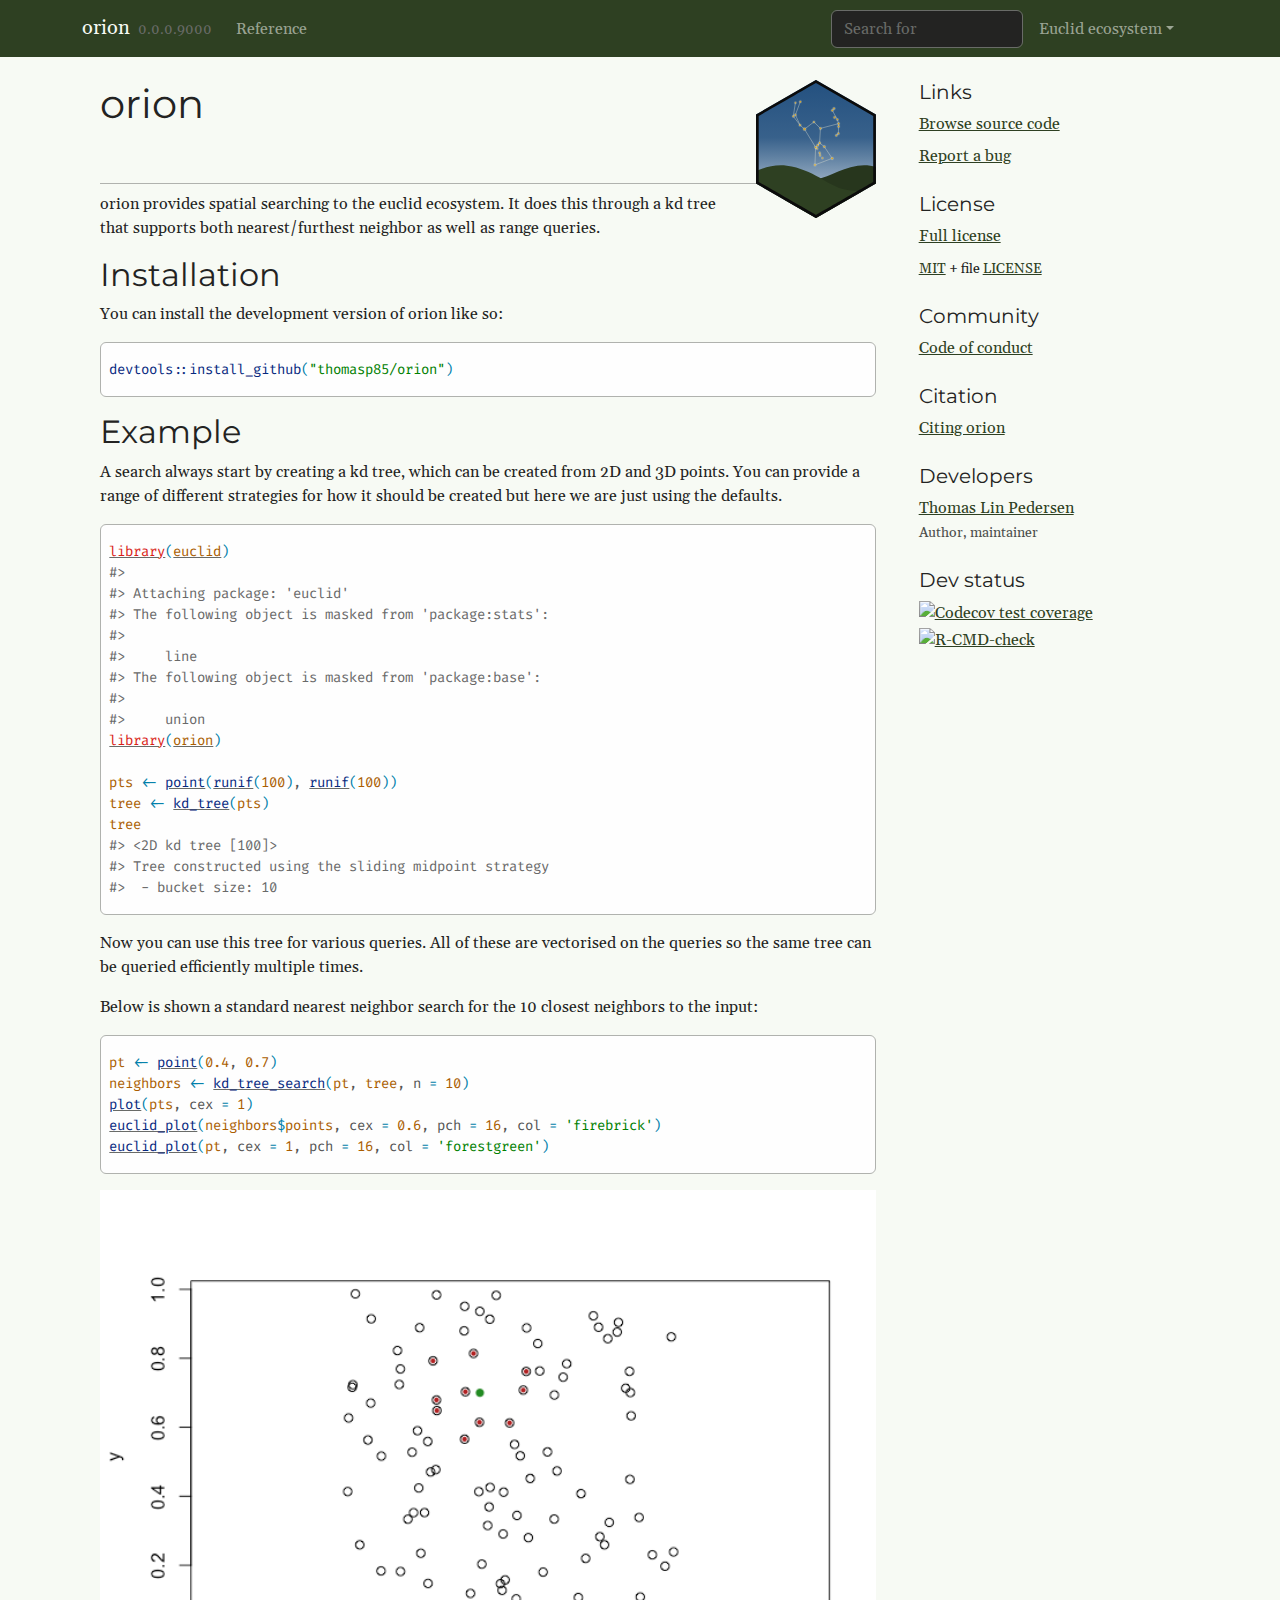
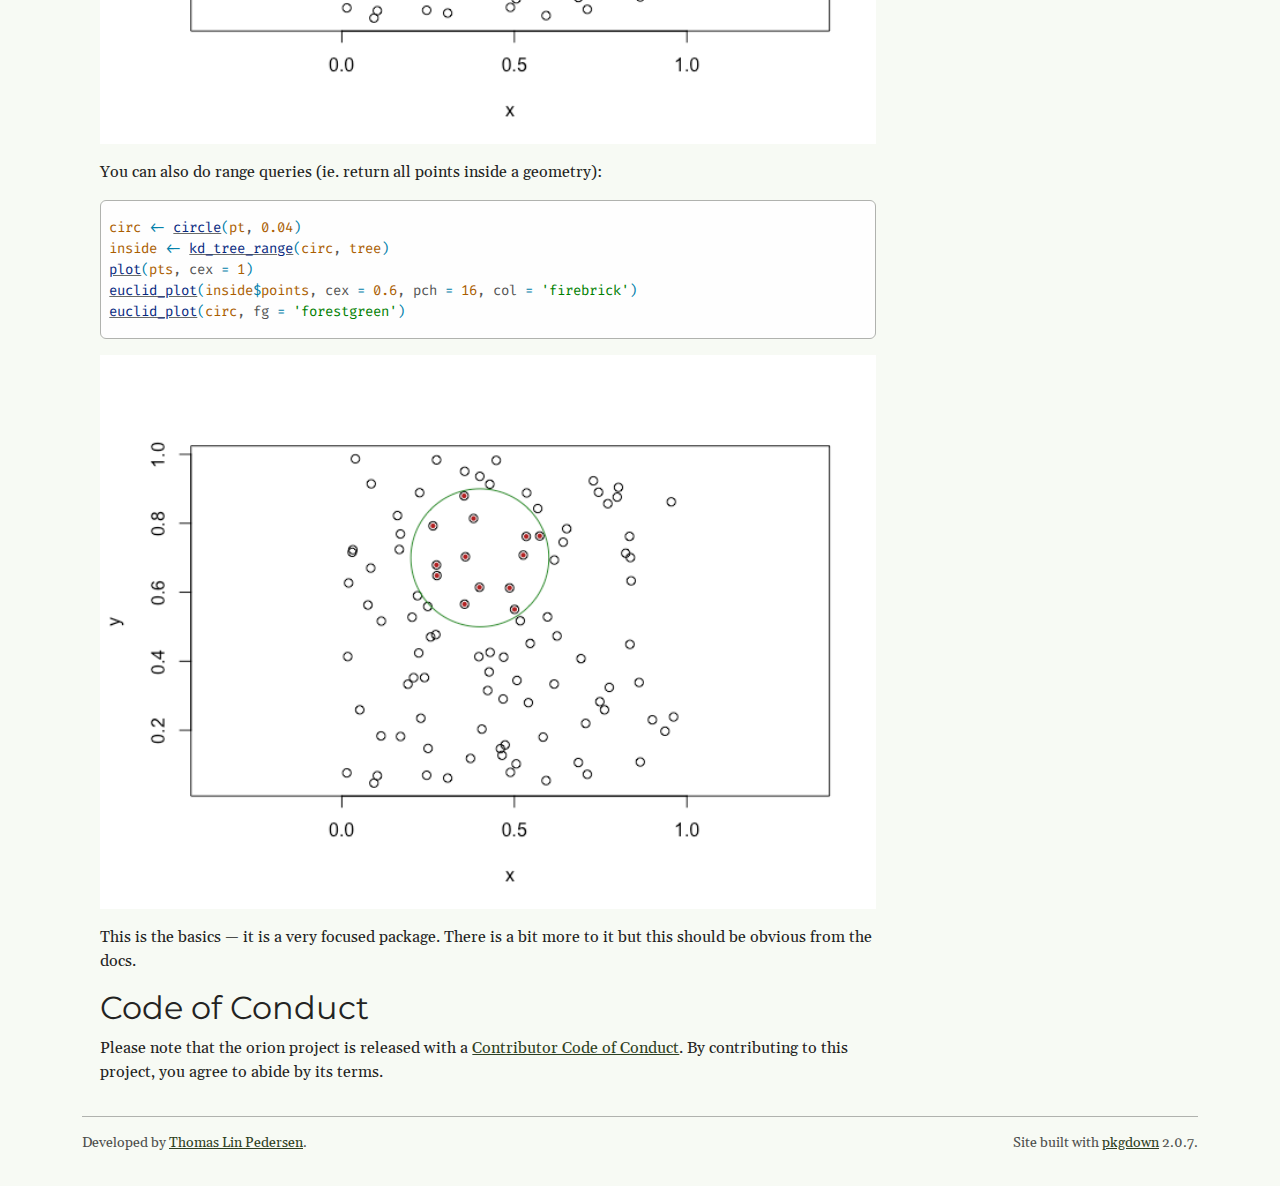
==== index.html @ 7773263d "Deploying to gh-pages from @ thomasp85/orion@a2488e077a159152800f7e3075a59de4248a0480 🚀" ====
<!DOCTYPE html>
<!-- Generated by pkgdown: do not edit by hand --><html lang="en">
<head>
<meta http-equiv="Content-Type" content="text/html; charset=UTF-8">
<meta charset="utf-8">
<meta http-equiv="X-UA-Compatible" content="IE=edge">
<meta name="viewport" content="width=device-width, initial-scale=1, shrink-to-fit=no">
<meta name="description" content="orion provides high performance spatial searching for the euclid ecosystem through a kd tree powered data structure that supports both nearest/furthest neighbor queries and range queries.
">
<title>orion: 2d and 3D spatial searching for euclid
 • orion</title>
<!-- favicons --><link rel="icon" type="image/png" sizes="16x16" href="favicon-16x16.png">
<link rel="icon" type="image/png" sizes="32x32" href="favicon-32x32.png">
<link rel="apple-touch-icon" type="image/png" sizes="180x180" href="apple-touch-icon.png">
<link rel="apple-touch-icon" type="image/png" sizes="120x120" href="apple-touch-icon-120x120.png">
<link rel="apple-touch-icon" type="image/png" sizes="76x76" href="apple-touch-icon-76x76.png">
<link rel="apple-touch-icon" type="image/png" sizes="60x60" href="apple-touch-icon-60x60.png">
<script src="deps/jquery-3.6.0/jquery-3.6.0.min.js"></script><meta name="viewport" content="width=device-width, initial-scale=1, shrink-to-fit=no">
<link href="deps/bootstrap-5.2.2/bootstrap.min.css" rel="stylesheet">
<script src="deps/bootstrap-5.2.2/bootstrap.bundle.min.js"></script><link href="deps/Gelasio-0.4.4/font.css" rel="stylesheet">
<link href="deps/Fira_Code-0.4.4/font.css" rel="stylesheet">
<link href="deps/Montserrat-0.4.4/font.css" rel="stylesheet">
<!-- Font Awesome icons --><link rel="stylesheet" href="https://cdnjs.cloudflare.com/ajax/libs/font-awesome/5.12.1/css/all.min.css" integrity="sha256-mmgLkCYLUQbXn0B1SRqzHar6dCnv9oZFPEC1g1cwlkk=" crossorigin="anonymous">
<link rel="stylesheet" href="https://cdnjs.cloudflare.com/ajax/libs/font-awesome/5.12.1/css/v4-shims.min.css" integrity="sha256-wZjR52fzng1pJHwx4aV2AO3yyTOXrcDW7jBpJtTwVxw=" crossorigin="anonymous">
<!-- bootstrap-toc --><script src="https://cdn.jsdelivr.net/gh/afeld/bootstrap-toc@v1.0.1/dist/bootstrap-toc.min.js" integrity="sha256-4veVQbu7//Lk5TSmc7YV48MxtMy98e26cf5MrgZYnwo=" crossorigin="anonymous"></script><!-- headroom.js --><script src="https://cdnjs.cloudflare.com/ajax/libs/headroom/0.11.0/headroom.min.js" integrity="sha256-AsUX4SJE1+yuDu5+mAVzJbuYNPHj/WroHuZ8Ir/CkE0=" crossorigin="anonymous"></script><script src="https://cdnjs.cloudflare.com/ajax/libs/headroom/0.11.0/jQuery.headroom.min.js" integrity="sha256-ZX/yNShbjqsohH1k95liqY9Gd8uOiE1S4vZc+9KQ1K4=" crossorigin="anonymous"></script><!-- clipboard.js --><script src="https://cdnjs.cloudflare.com/ajax/libs/clipboard.js/2.0.6/clipboard.min.js" integrity="sha256-inc5kl9MA1hkeYUt+EC3BhlIgyp/2jDIyBLS6k3UxPI=" crossorigin="anonymous"></script><!-- search --><script src="https://cdnjs.cloudflare.com/ajax/libs/fuse.js/6.4.6/fuse.js" integrity="sha512-zv6Ywkjyktsohkbp9bb45V6tEMoWhzFzXis+LrMehmJZZSys19Yxf1dopHx7WzIKxr5tK2dVcYmaCk2uqdjF4A==" crossorigin="anonymous"></script><script src="https://cdnjs.cloudflare.com/ajax/libs/autocomplete.js/0.38.0/autocomplete.jquery.min.js" integrity="sha512-GU9ayf+66Xx2TmpxqJpliWbT5PiGYxpaG8rfnBEk1LL8l1KGkRShhngwdXK1UgqhAzWpZHSiYPc09/NwDQIGyg==" crossorigin="anonymous"></script><script src="https://cdnjs.cloudflare.com/ajax/libs/mark.js/8.11.1/mark.min.js" integrity="sha512-5CYOlHXGh6QpOFA/TeTylKLWfB3ftPsde7AnmhuitiTX4K5SqCLBeKro6sPS8ilsz1Q4NRx3v8Ko2IBiszzdww==" crossorigin="anonymous"></script><!-- pkgdown --><script src="pkgdown.js"></script><meta property="og:title" content="orion: 2d and 3D spatial searching for euclid
">
<meta property="og:description" content="orion provides high performance spatial searching for the euclid ecosystem through a kd tree powered data structure that supports both nearest/furthest neighbor queries and range queries.
">
<meta property="og:image" content="https://orion.r-euclid.com/reference/figures/card.png">
<meta property="og:image:alt" content="orion: Spatial Searching for euclid">
<meta name="twitter:card" content="summary_large_image">
<meta name="twitter:creator" content="@thomasp85">
<meta name="twitter:site" content="@rstudio">
<!-- mathjax --><script src="https://cdnjs.cloudflare.com/ajax/libs/mathjax/2.7.5/MathJax.js" integrity="sha256-nvJJv9wWKEm88qvoQl9ekL2J+k/RWIsaSScxxlsrv8k=" crossorigin="anonymous"></script><script src="https://cdnjs.cloudflare.com/ajax/libs/mathjax/2.7.5/config/TeX-AMS-MML_HTMLorMML.js" integrity="sha256-84DKXVJXs0/F8OTMzX4UR909+jtl4G7SPypPavF+GfA=" crossorigin="anonymous"></script><!--[if lt IE 9]>
<script src="https://oss.maxcdn.com/html5shiv/3.7.3/html5shiv.min.js"></script>
<script src="https://oss.maxcdn.com/respond/1.4.2/respond.min.js"></script>
<![endif]-->
</head>
<body>
    <a href="#main" class="visually-hidden-focusable">Skip to contents</a>
    

    <nav class="navbar fixed-top navbar-dark navbar-expand-lg bg-primary"><div class="container">
    
    <a class="navbar-brand me-2" href="index.html">orion</a>

    <small class="nav-text text-muted me-auto" data-bs-toggle="tooltip" data-bs-placement="bottom" title="">0.0.0.9000</small>

    
    <button class="navbar-toggler" type="button" data-bs-toggle="collapse" data-bs-target="#navbar" aria-controls="navbar" aria-expanded="false" aria-label="Toggle navigation">
      <span class="navbar-toggler-icon"></span>
    </button>

    <div id="navbar" class="collapse navbar-collapse ms-3">
      <ul class="navbar-nav me-auto">
<li class="nav-item">
  <a class="nav-link" href="reference/index.html">Reference</a>
</li>
      </ul>
<form class="form-inline my-2 my-lg-0" role="search">
        <input type="search" class="form-control me-sm-2" aria-label="Toggle navigation" name="search-input" data-search-index="search.json" id="search-input" placeholder="Search for" autocomplete="off">
</form>

      <ul class="navbar-nav">
<li class="nav-item dropdown">
  <a href="#" class="nav-link dropdown-toggle" data-bs-toggle="dropdown" role="button" aria-expanded="false" aria-haspopup="true" id="dropdown-euclid-ecosystem">Euclid ecosystem</a>
  <div class="dropdown-menu" aria-labelledby="dropdown-euclid-ecosystem">
    <h6 class="dropdown-header" data-toc-skip>Foundation</h6>
    <a class="external-link dropdown-item" href="https://r-euclid.com">Euclid</a>
    <a class="external-link dropdown-item" href="https://polyclid.r-euclid.com">Polyclid</a>
    <div class="dropdown-divider"></div>
    <h6 class="dropdown-header" data-toc-skip>Utilities</h6>
    <a class="dropdown-item" href="https://orion.r-euclid.com">Orion</a>
  </div>
</li>
<li class="nav-item">
  <a class="external-link nav-link" href="https://github.com/thomasp85/polyclid/" aria-label="github">
    <span class="fab fa fab fa-github fa-lg"></span>
     
  </a>
</li>
      </ul>
</div>

    
  </div>
</nav><div class="container template-home">
<div class="row">
  <main id="main" class="col-md-9"><div class="section level1">
<div class="page-header">
<img src="logo.svg" class="logo" alt=""><h1 id="orion-">orion <a class="anchor" aria-label="anchor" href="#orion-"></a>
</h1>
</div>
<!-- badges: start -->

<p>orion provides spatial searching to the euclid ecosystem. It does this through a kd tree that supports both nearest/furthest neighbor as well as range queries.</p>
<div class="section level2">
<h2 id="installation">Installation<a class="anchor" aria-label="anchor" href="#installation"></a>
</h2>
<p>You can install the development version of orion like so:</p>
<div class="sourceCode" id="cb1"><pre class="downlit sourceCode r">
<code class="sourceCode R"><span><span class="fu">devtools</span><span class="fu">::</span><span class="fu">install_github</span><span class="op">(</span><span class="st">"thomasp85/orion"</span><span class="op">)</span></span></code></pre></div>
</div>
<div class="section level2">
<h2 id="example">Example<a class="anchor" aria-label="anchor" href="#example"></a>
</h2>
<p>A search always start by creating a kd tree, which can be created from 2D and 3D points. You can provide a range of different strategies for how it should be created but here we are just using the defaults.</p>
<div class="sourceCode" id="cb2"><pre class="downlit sourceCode r">
<code class="sourceCode R"><span><span class="kw"><a href="https://rdrr.io/r/base/library.html" class="external-link">library</a></span><span class="op">(</span><span class="va"><a href="https://r-euclid.com" class="external-link">euclid</a></span><span class="op">)</span></span>
<span><span class="co">#&gt; </span></span>
<span><span class="co">#&gt; Attaching package: 'euclid'</span></span>
<span><span class="co">#&gt; The following object is masked from 'package:stats':</span></span>
<span><span class="co">#&gt; </span></span>
<span><span class="co">#&gt;     line</span></span>
<span><span class="co">#&gt; The following object is masked from 'package:base':</span></span>
<span><span class="co">#&gt; </span></span>
<span><span class="co">#&gt;     union</span></span>
<span><span class="kw"><a href="https://rdrr.io/r/base/library.html" class="external-link">library</a></span><span class="op">(</span><span class="va"><a href="https://github.com/thomasp85/orion" class="external-link">orion</a></span><span class="op">)</span></span>
<span></span>
<span><span class="va">pts</span> <span class="op">&lt;-</span> <span class="fu"><a href="https://r-euclid.com/reference/point.html" class="external-link">point</a></span><span class="op">(</span><span class="fu"><a href="https://rdrr.io/r/stats/Uniform.html" class="external-link">runif</a></span><span class="op">(</span><span class="fl">100</span><span class="op">)</span>, <span class="fu"><a href="https://rdrr.io/r/stats/Uniform.html" class="external-link">runif</a></span><span class="op">(</span><span class="fl">100</span><span class="op">)</span><span class="op">)</span></span>
<span><span class="va">tree</span> <span class="op">&lt;-</span> <span class="fu"><a href="reference/kd_tree.html">kd_tree</a></span><span class="op">(</span><span class="va">pts</span><span class="op">)</span></span>
<span><span class="va">tree</span></span>
<span><span class="co">#&gt; &lt;2D kd tree [100]&gt;</span></span>
<span><span class="co">#&gt; Tree constructed using the sliding midpoint strategy</span></span>
<span><span class="co">#&gt;  - bucket size: 10</span></span></code></pre></div>
<p>Now you can use this tree for various queries. All of these are vectorised on the queries so the same tree can be queried efficiently multiple times.</p>
<p>Below is shown a standard nearest neighbor search for the 10 closest neighbors to the input:</p>
<div class="sourceCode" id="cb3"><pre class="downlit sourceCode r">
<code class="sourceCode R"><span><span class="va">pt</span> <span class="op">&lt;-</span> <span class="fu"><a href="https://r-euclid.com/reference/point.html" class="external-link">point</a></span><span class="op">(</span><span class="fl">0.4</span>, <span class="fl">0.7</span><span class="op">)</span></span>
<span><span class="va">neighbors</span> <span class="op">&lt;-</span> <span class="fu"><a href="reference/kd_tree_search.html">kd_tree_search</a></span><span class="op">(</span><span class="va">pt</span>, <span class="va">tree</span>, n <span class="op">=</span> <span class="fl">10</span><span class="op">)</span></span>
<span><span class="fu"><a href="https://rdrr.io/r/graphics/plot.default.html" class="external-link">plot</a></span><span class="op">(</span><span class="va">pts</span>, cex <span class="op">=</span> <span class="fl">1</span><span class="op">)</span></span>
<span><span class="fu"><a href="https://r-euclid.com/reference/euclid_plot.html" class="external-link">euclid_plot</a></span><span class="op">(</span><span class="va">neighbors</span><span class="op">$</span><span class="va">points</span>, cex <span class="op">=</span> <span class="fl">0.6</span>, pch <span class="op">=</span> <span class="fl">16</span>, col <span class="op">=</span> <span class="st">'firebrick'</span><span class="op">)</span></span>
<span><span class="fu"><a href="https://r-euclid.com/reference/euclid_plot.html" class="external-link">euclid_plot</a></span><span class="op">(</span><span class="va">pt</span>, cex <span class="op">=</span> <span class="fl">1</span>, pch <span class="op">=</span> <span class="fl">16</span>, col <span class="op">=</span> <span class="st">'forestgreen'</span><span class="op">)</span></span></code></pre></div>
<p><img src="reference/figures/README-unnamed-chunk-3-1.png" width="100%"></p>
<p>You can also do range queries (ie. return all points inside a geometry):</p>
<div class="sourceCode" id="cb4"><pre class="downlit sourceCode r">
<code class="sourceCode R"><span><span class="va">circ</span> <span class="op">&lt;-</span> <span class="fu"><a href="https://r-euclid.com/reference/circle.html" class="external-link">circle</a></span><span class="op">(</span><span class="va">pt</span>, <span class="fl">0.04</span><span class="op">)</span></span>
<span><span class="va">inside</span> <span class="op">&lt;-</span> <span class="fu"><a href="reference/kd_tree_range.html">kd_tree_range</a></span><span class="op">(</span><span class="va">circ</span>, <span class="va">tree</span><span class="op">)</span></span>
<span><span class="fu"><a href="https://rdrr.io/r/graphics/plot.default.html" class="external-link">plot</a></span><span class="op">(</span><span class="va">pts</span>, cex <span class="op">=</span> <span class="fl">1</span><span class="op">)</span></span>
<span><span class="fu"><a href="https://r-euclid.com/reference/euclid_plot.html" class="external-link">euclid_plot</a></span><span class="op">(</span><span class="va">inside</span><span class="op">$</span><span class="va">points</span>, cex <span class="op">=</span> <span class="fl">0.6</span>, pch <span class="op">=</span> <span class="fl">16</span>, col <span class="op">=</span> <span class="st">'firebrick'</span><span class="op">)</span></span>
<span><span class="fu"><a href="https://r-euclid.com/reference/euclid_plot.html" class="external-link">euclid_plot</a></span><span class="op">(</span><span class="va">circ</span>, fg <span class="op">=</span> <span class="st">'forestgreen'</span><span class="op">)</span></span></code></pre></div>
<p><img src="reference/figures/README-unnamed-chunk-4-1.png" width="100%"></p>
<p>This is the basics — it is a very focused package. There is a bit more to it but this should be obvious from the docs.</p>
</div>
<div class="section level2">
<h2 id="code-of-conduct">Code of Conduct<a class="anchor" aria-label="anchor" href="#code-of-conduct"></a>
</h2>
<p>Please note that the orion project is released with a <a href="https://contributor-covenant.org/version/2/1/CODE_OF_CONDUCT.html" class="external-link">Contributor Code of Conduct</a>. By contributing to this project, you agree to abide by its terms.</p>
</div>
</div>
  </main><aside class="col-md-3"><div class="links">
<h2 data-toc-skip>Links</h2>
<ul class="list-unstyled">
<li><a href="https://github.com/thomasp85/orion/" class="external-link">Browse source code</a></li>
<li><a href="https://github.com/thomasp85/orion/issues" class="external-link">Report a bug</a></li>
</ul>
</div>

<div class="license">
<h2 data-toc-skip>License</h2>
<ul class="list-unstyled">
<li><a href="LICENSE.html">Full license</a></li>
<li><small><a href="https://opensource.org/licenses/mit-license.php" class="external-link">MIT</a> + file <a href="LICENSE-text.html">LICENSE</a></small></li>
</ul>
</div>

<div class="community">
<h2 data-toc-skip>Community</h2>
<ul class="list-unstyled">
<li><a href="CODE_OF_CONDUCT.html">Code of conduct</a></li>
</ul>
</div>

<div class="citation">
<h2 data-toc-skip>Citation</h2>
<ul class="list-unstyled">
<li><a href="authors.html#citation">Citing orion</a></li>
</ul>
</div>

<div class="developers">
<h2 data-toc-skip>Developers</h2>
<ul class="list-unstyled">
<li>
<a href="https://data-imaginist.com" class="external-link">Thomas Lin Pedersen</a> <br><small class="roles"> Author, maintainer </small> <a href="https://orcid.org/0000-0002-5147-4711" target="orcid.widget" aria-label="ORCID" class="external-link"><span class="fab fa-orcid orcid" aria-hidden="true"></span></a> </li>
</ul>
</div>

<div class="dev-status">
<h2 data-toc-skip>Dev status</h2>
<ul class="list-unstyled">
<li><a href="https://app.codecov.io/gh/thomasp85/orion?branch=main" class="external-link"><img src="https://codecov.io/gh/thomasp85/orion/branch/main/graph/badge.svg" alt="Codecov test coverage"></a></li>
<li><a href="https://github.com/thomasp85/orion/actions/workflows/R-CMD-check.yaml" class="external-link"><img src="https://github.com/thomasp85/orion/actions/workflows/R-CMD-check.yaml/badge.svg" alt="R-CMD-check"></a></li>
</ul>
</div>

  </aside>
</div>


    <footer><div class="pkgdown-footer-left">
  <p></p>
<p>Developed by <a href="https://data-imaginist.com" class="external-link">Thomas Lin Pedersen</a>.</p>
</div>

<div class="pkgdown-footer-right">
  <p></p>
<p>Site built with <a href="https://pkgdown.r-lib.org/" class="external-link">pkgdown</a> 2.0.7.</p>
</div>

    </footer>
</div>

  

  

  </body>
</html>
---- deps/Gelasio-0.4.4/font.css ----
@font-face {
  font-family: 'Gelasio';
  font-style: normal;
  font-weight: 400;
  font-display: swap;
  src: url(cIf9MaFfvUQxTTqSxCo.woff) format('woff');
}
---- deps/Fira_Code-0.4.4/font.css ----
@font-face {
  font-family: 'Fira Code';
  font-style: normal;
  font-weight: 400;
  font-display: swap;
  src: url(uU9eCBsR6Z2vfE9aq3bL0fxyUs4tcw4W_D1sFVQ.woff) format('woff');
}
---- deps/Montserrat-0.4.4/font.css ----
@font-face {
  font-family: 'Montserrat';
  font-style: normal;
  font-weight: 400;
  font-display: swap;
  src: url(JTUHjIg1_i6t8kCHKm4532VJOt5-QNFgpCtr6Ew9.woff) format('woff');
}
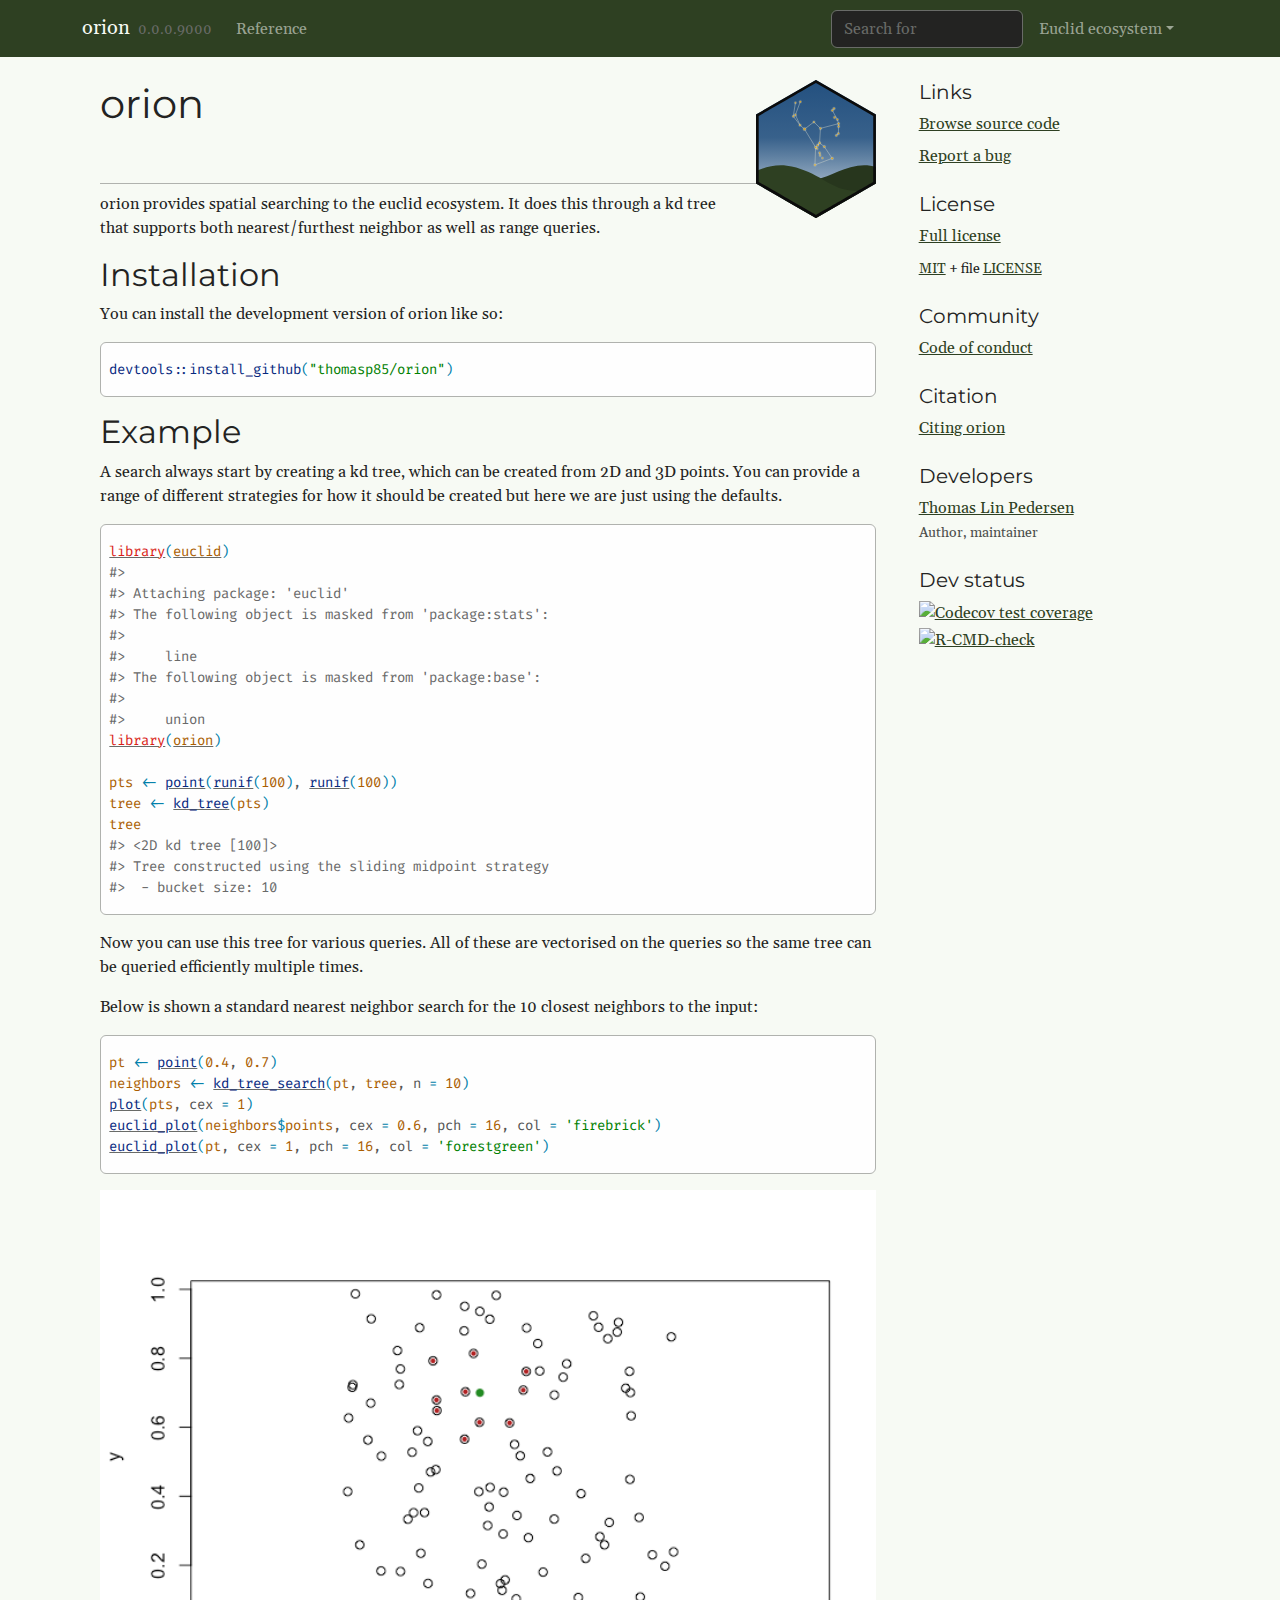
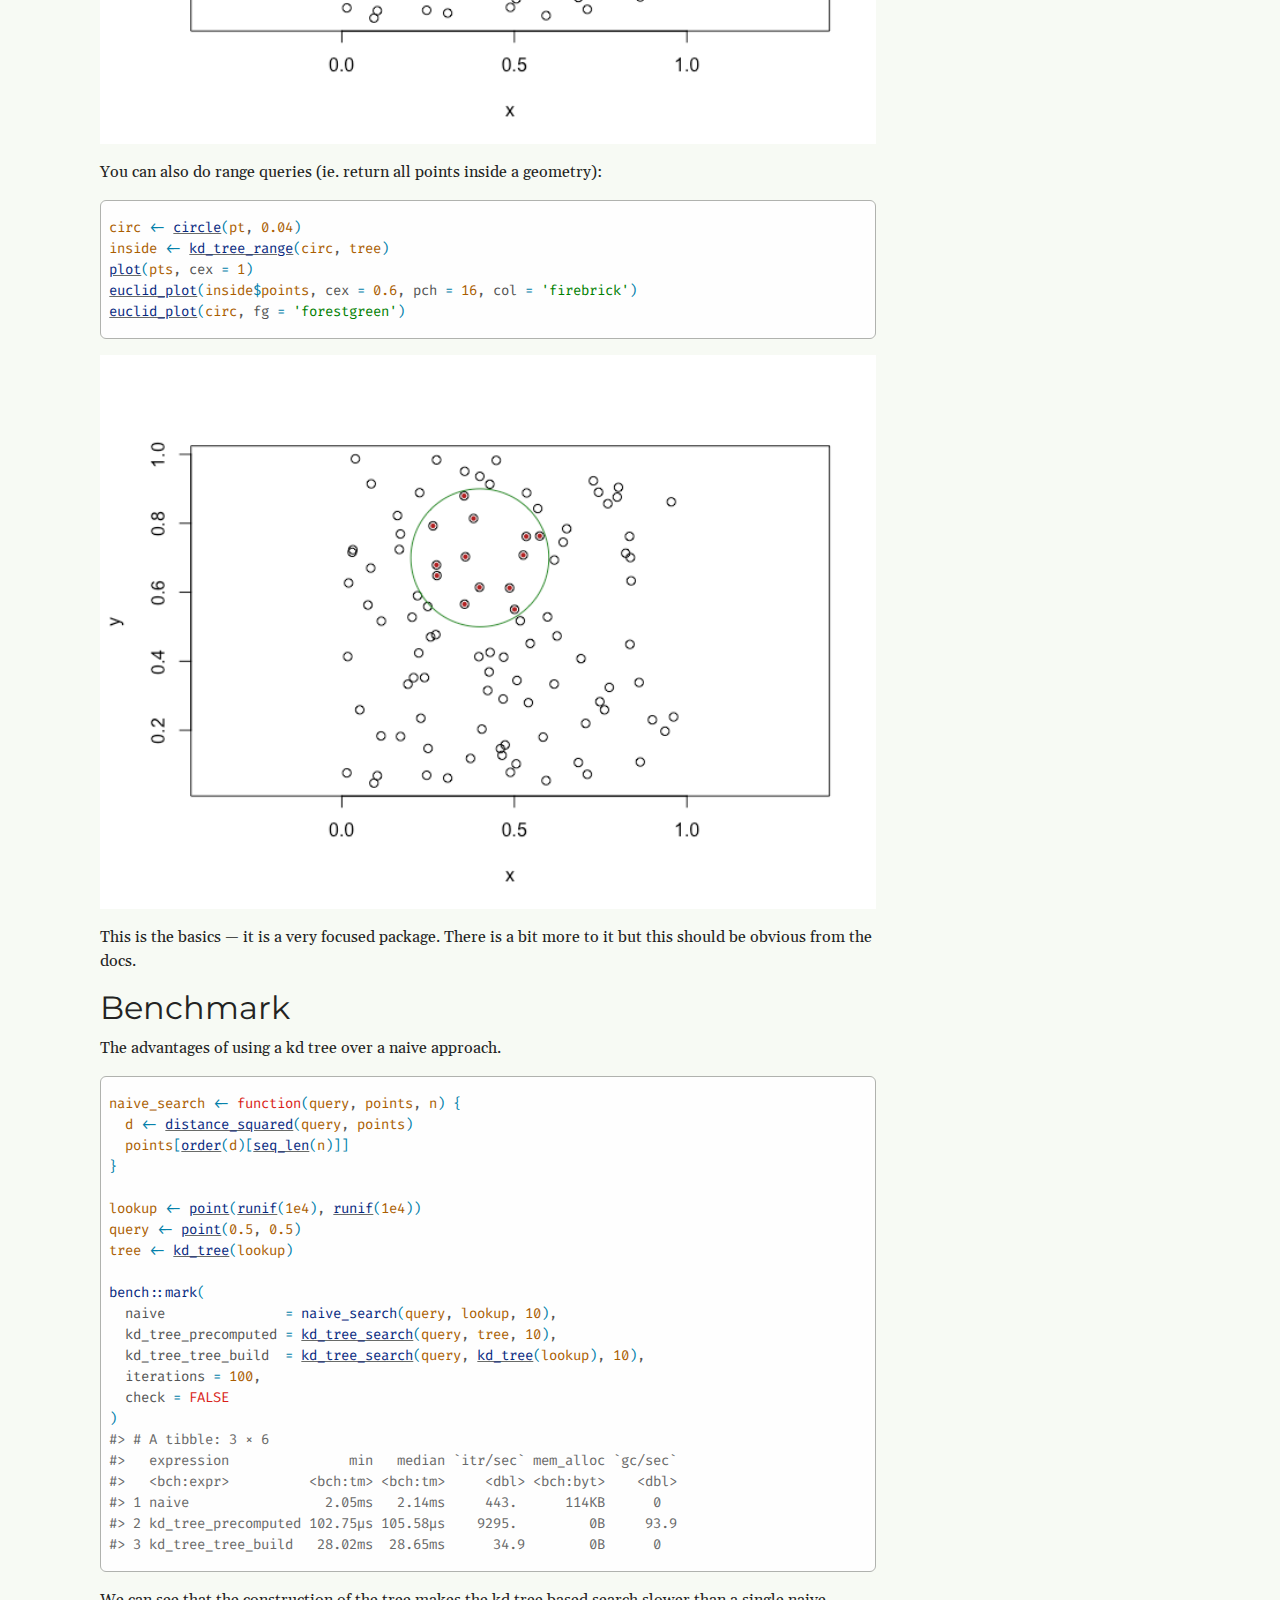
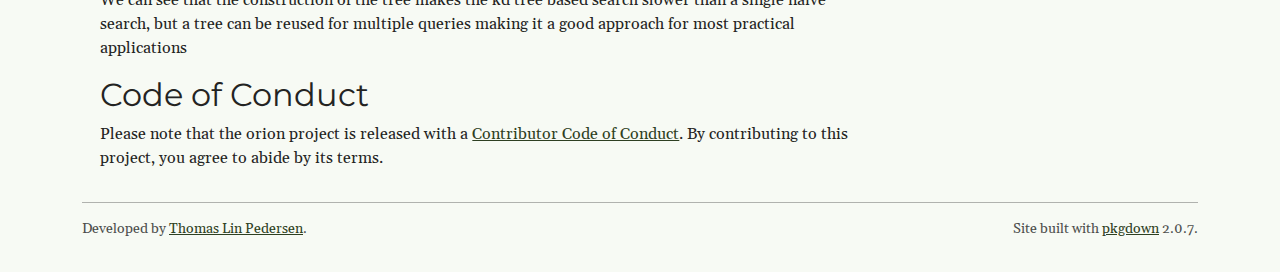
==== commit a187e1f0: "Deploying to gh-pages from @ thomasp85/orion@fdd0b5dd4622b2aead9254f3ebcbd1e3b2469039 🚀" ====
--- a/index.html
+++ b/index.html
@@ -143,6 +143,35 @@
 <p>This is the basics — it is a very focused package. There is a bit more to it but this should be obvious from the docs.</p>
 </div>
 <div class="section level2">
+<h2 id="benchmark">Benchmark<a class="anchor" aria-label="anchor" href="#benchmark"></a>
+</h2>
+<p>The advantages of using a kd tree over a naive approach.</p>
+<div class="sourceCode" id="cb5"><pre class="downlit sourceCode r">
+<code class="sourceCode R"><span><span class="va">naive_search</span> <span class="op">&lt;-</span> <span class="kw">function</span><span class="op">(</span><span class="va">query</span>, <span class="va">points</span>, <span class="va">n</span><span class="op">)</span> <span class="op">{</span></span>
+<span>  <span class="va">d</span> <span class="op">&lt;-</span> <span class="fu"><a href="https://r-euclid.com/reference/distance_squared.html" class="external-link">distance_squared</a></span><span class="op">(</span><span class="va">query</span>, <span class="va">points</span><span class="op">)</span></span>
+<span>  <span class="va">points</span><span class="op">[</span><span class="fu"><a href="https://rdrr.io/r/base/order.html" class="external-link">order</a></span><span class="op">(</span><span class="va">d</span><span class="op">)</span><span class="op">[</span><span class="fu"><a href="https://rdrr.io/r/base/seq.html" class="external-link">seq_len</a></span><span class="op">(</span><span class="va">n</span><span class="op">)</span><span class="op">]</span><span class="op">]</span></span>
+<span><span class="op">}</span></span>
+<span></span>
+<span><span class="va">lookup</span> <span class="op">&lt;-</span> <span class="fu"><a href="https://r-euclid.com/reference/point.html" class="external-link">point</a></span><span class="op">(</span><span class="fu"><a href="https://rdrr.io/r/stats/Uniform.html" class="external-link">runif</a></span><span class="op">(</span><span class="fl">1e4</span><span class="op">)</span>, <span class="fu"><a href="https://rdrr.io/r/stats/Uniform.html" class="external-link">runif</a></span><span class="op">(</span><span class="fl">1e4</span><span class="op">)</span><span class="op">)</span></span>
+<span><span class="va">query</span> <span class="op">&lt;-</span> <span class="fu"><a href="https://r-euclid.com/reference/point.html" class="external-link">point</a></span><span class="op">(</span><span class="fl">0.5</span>, <span class="fl">0.5</span><span class="op">)</span></span>
+<span><span class="va">tree</span> <span class="op">&lt;-</span> <span class="fu"><a href="reference/kd_tree.html">kd_tree</a></span><span class="op">(</span><span class="va">lookup</span><span class="op">)</span></span>
+<span></span>
+<span><span class="fu">bench</span><span class="fu">::</span><span class="fu">mark</span><span class="op">(</span></span>
+<span>  naive               <span class="op">=</span> <span class="fu">naive_search</span><span class="op">(</span><span class="va">query</span>, <span class="va">lookup</span>, <span class="fl">10</span><span class="op">)</span>,</span>
+<span>  kd_tree_precomputed <span class="op">=</span> <span class="fu"><a href="reference/kd_tree_search.html">kd_tree_search</a></span><span class="op">(</span><span class="va">query</span>, <span class="va">tree</span>, <span class="fl">10</span><span class="op">)</span>,</span>
+<span>  kd_tree_tree_build  <span class="op">=</span> <span class="fu"><a href="reference/kd_tree_search.html">kd_tree_search</a></span><span class="op">(</span><span class="va">query</span>, <span class="fu"><a href="reference/kd_tree.html">kd_tree</a></span><span class="op">(</span><span class="va">lookup</span><span class="op">)</span>, <span class="fl">10</span><span class="op">)</span>,</span>
+<span>  iterations <span class="op">=</span> <span class="fl">100</span>,</span>
+<span>  check <span class="op">=</span> <span class="cn">FALSE</span></span>
+<span><span class="op">)</span></span>
+<span><span class="co">#&gt; # A tibble: 3 × 6</span></span>
+<span><span class="co">#&gt;   expression               min   median `itr/sec` mem_alloc `gc/sec`</span></span>
+<span><span class="co">#&gt;   &lt;bch:expr&gt;          &lt;bch:tm&gt; &lt;bch:tm&gt;     &lt;dbl&gt; &lt;bch:byt&gt;    &lt;dbl&gt;</span></span>
+<span><span class="co">#&gt; 1 naive                 2.05ms   2.14ms     443.      114KB      0  </span></span>
+<span><span class="co">#&gt; 2 kd_tree_precomputed 102.75µs 105.58µs    9295.         0B     93.9</span></span>
+<span><span class="co">#&gt; 3 kd_tree_tree_build   28.02ms  28.65ms      34.9        0B      0</span></span></code></pre></div>
+<p>We can see that the construction of the tree makes the kd tree based search slower than a single naive search, but a tree can be reused for multiple queries making it a good approach for most practical applications</p>
+</div>
+<div class="section level2">
 <h2 id="code-of-conduct">Code of Conduct<a class="anchor" aria-label="anchor" href="#code-of-conduct"></a>
 </h2>
 <p>Please note that the orion project is released with a <a href="https://contributor-covenant.org/version/2/1/CODE_OF_CONDUCT.html" class="external-link">Contributor Code of Conduct</a>. By contributing to this project, you agree to abide by its terms.</p>
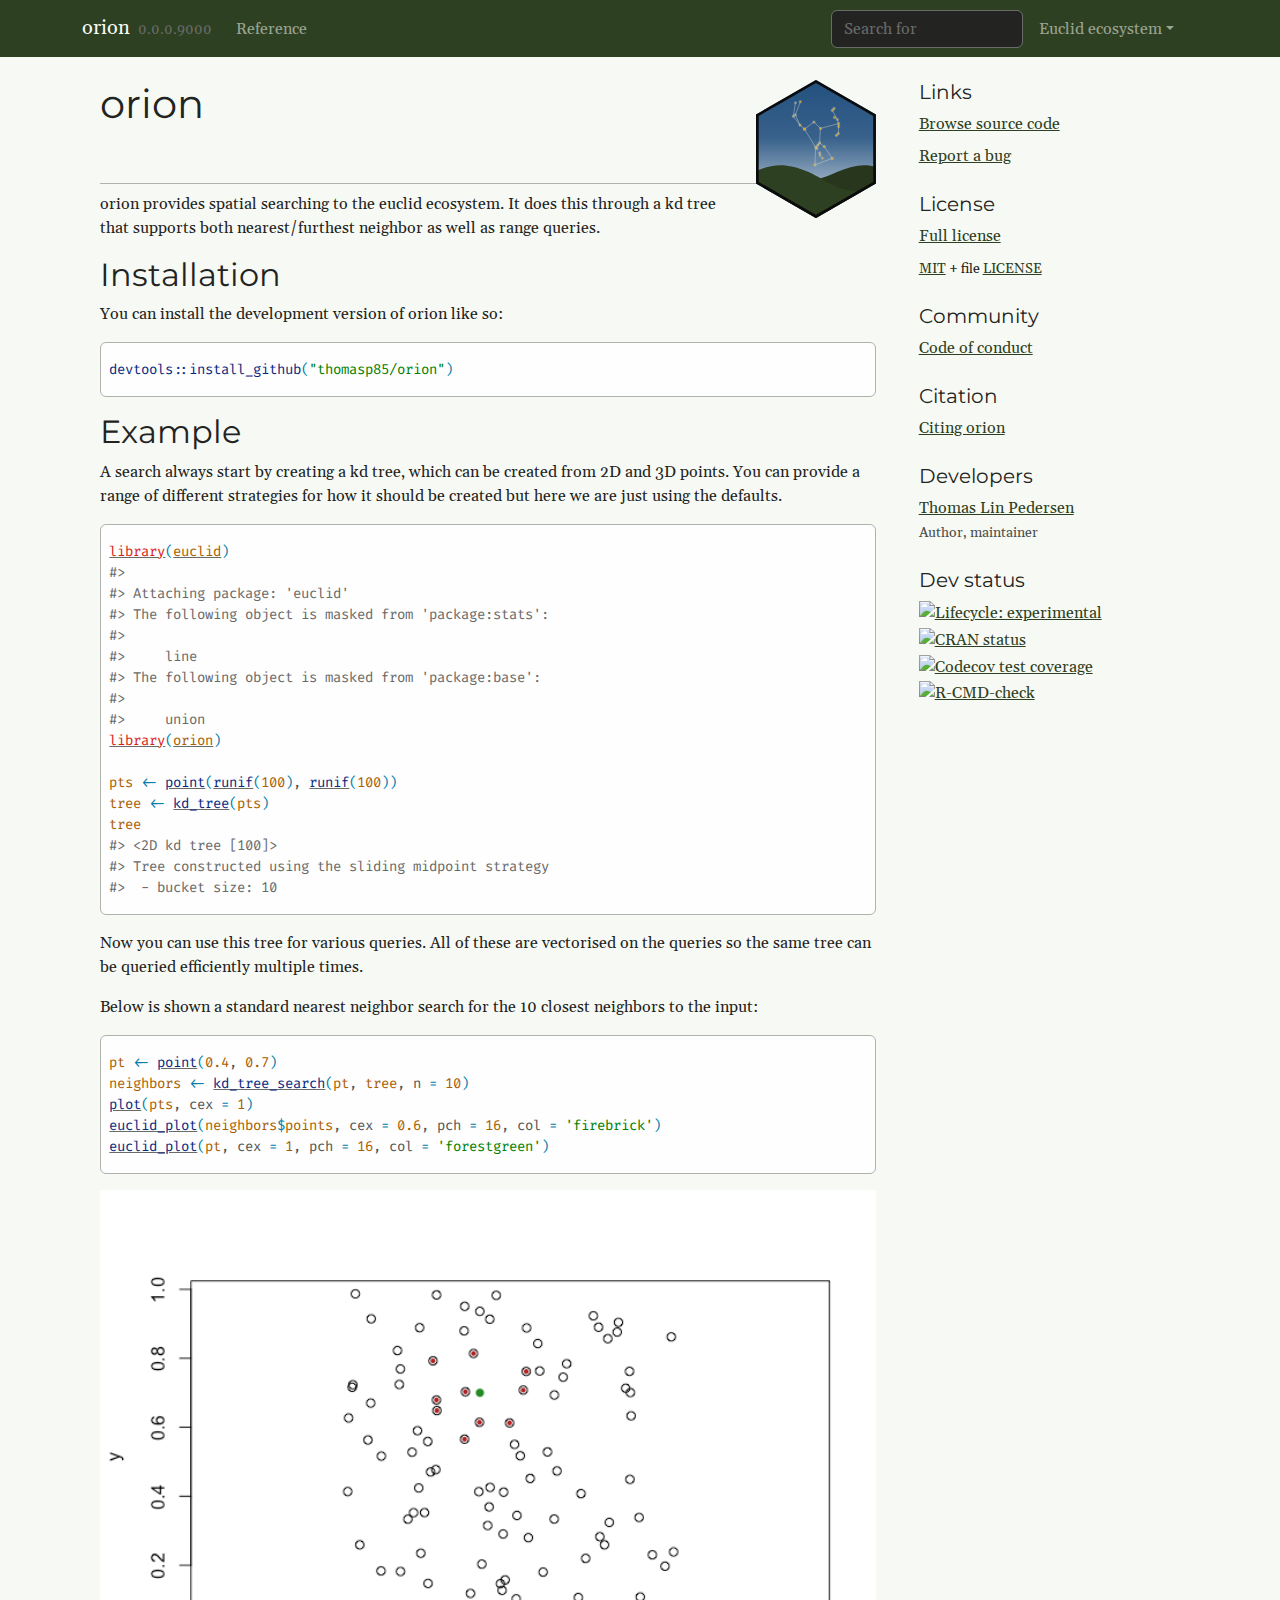
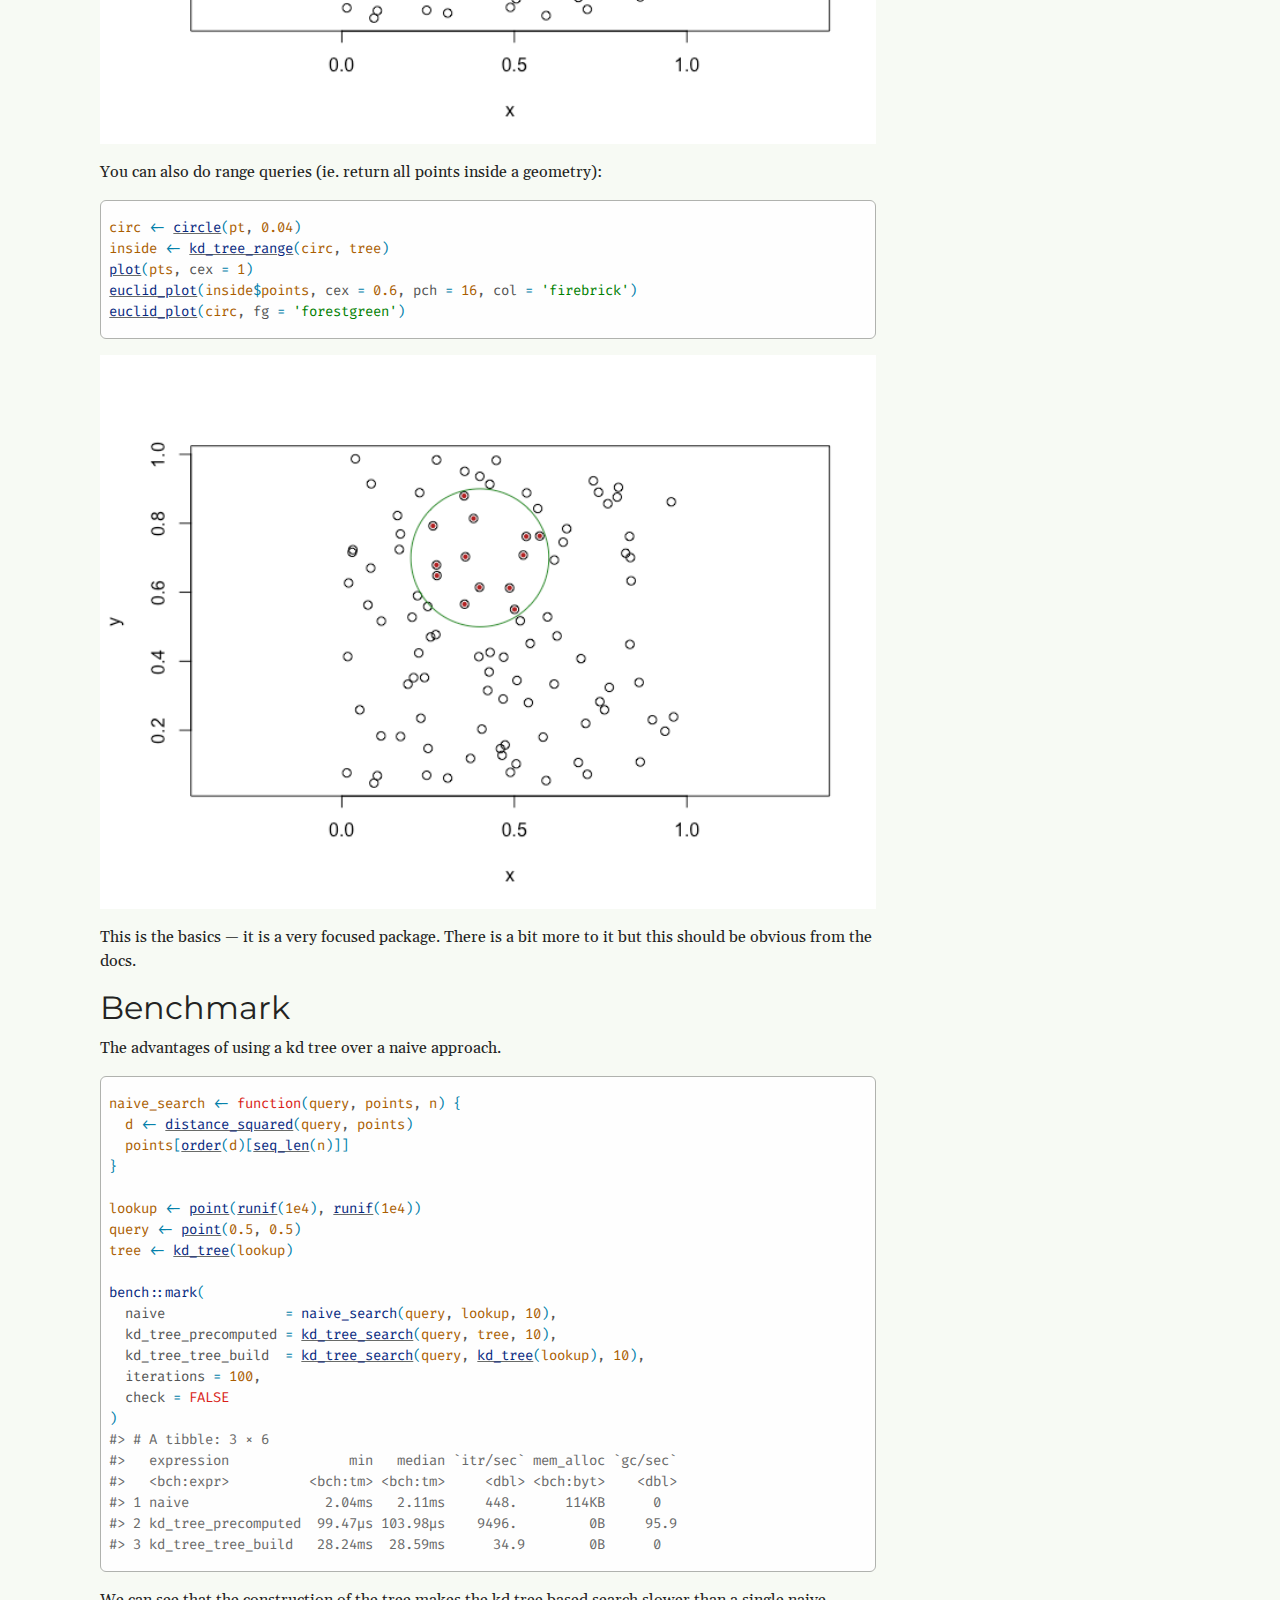
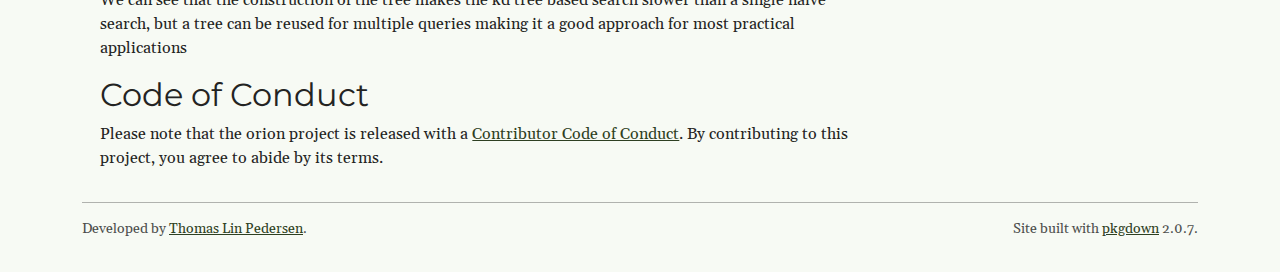
==== commit 05ad9bcf: "Deploying to gh-pages from @ thomasp85/orion@f9743c39e5665df7dfe086d3266e9080f93b79e3 🚀" ====
--- a/index.html
+++ b/index.html
@@ -74,7 +74,7 @@
   </div>
 </li>
 <li class="nav-item">
-  <a class="external-link nav-link" href="https://github.com/thomasp85/polyclid/" aria-label="github">
+  <a class="external-link nav-link" href="https://github.com/thomasp85/orion/" aria-label="github">
     <span class="fab fa fab fa-github fa-lg"></span>
      
   </a>
@@ -166,9 +166,9 @@
 <span><span class="co">#&gt; # A tibble: 3 × 6</span></span>
 <span><span class="co">#&gt;   expression               min   median `itr/sec` mem_alloc `gc/sec`</span></span>
 <span><span class="co">#&gt;   &lt;bch:expr&gt;          &lt;bch:tm&gt; &lt;bch:tm&gt;     &lt;dbl&gt; &lt;bch:byt&gt;    &lt;dbl&gt;</span></span>
-<span><span class="co">#&gt; 1 naive                 2.05ms   2.14ms     443.      114KB      0  </span></span>
-<span><span class="co">#&gt; 2 kd_tree_precomputed 102.75µs 105.58µs    9295.         0B     93.9</span></span>
-<span><span class="co">#&gt; 3 kd_tree_tree_build   28.02ms  28.65ms      34.9        0B      0</span></span></code></pre></div>
+<span><span class="co">#&gt; 1 naive                 2.04ms   2.11ms     448.      114KB      0  </span></span>
+<span><span class="co">#&gt; 2 kd_tree_precomputed  99.47µs 103.98µs    9496.         0B     95.9</span></span>
+<span><span class="co">#&gt; 3 kd_tree_tree_build   28.24ms  28.59ms      34.9        0B      0</span></span></code></pre></div>
 <p>We can see that the construction of the tree makes the kd tree based search slower than a single naive search, but a tree can be reused for multiple queries making it a good approach for most practical applications</p>
 </div>
 <div class="section level2">
@@ -218,6 +218,8 @@
 <div class="dev-status">
 <h2 data-toc-skip>Dev status</h2>
 <ul class="list-unstyled">
+<li><a href="https://lifecycle.r-lib.org/articles/stages.html#experimental" class="external-link"><img src="https://img.shields.io/badge/lifecycle-experimental-orange.svg" alt="Lifecycle: experimental"></a></li>
+<li><a href="https://CRAN.R-project.org/package=boundaries" class="external-link"><img src="https://www.r-pkg.org/badges/version/boundaries" alt="CRAN status"></a></li>
 <li><a href="https://app.codecov.io/gh/thomasp85/orion?branch=main" class="external-link"><img src="https://codecov.io/gh/thomasp85/orion/branch/main/graph/badge.svg" alt="Codecov test coverage"></a></li>
 <li><a href="https://github.com/thomasp85/orion/actions/workflows/R-CMD-check.yaml" class="external-link"><img src="https://github.com/thomasp85/orion/actions/workflows/R-CMD-check.yaml/badge.svg" alt="R-CMD-check"></a></li>
 </ul>
